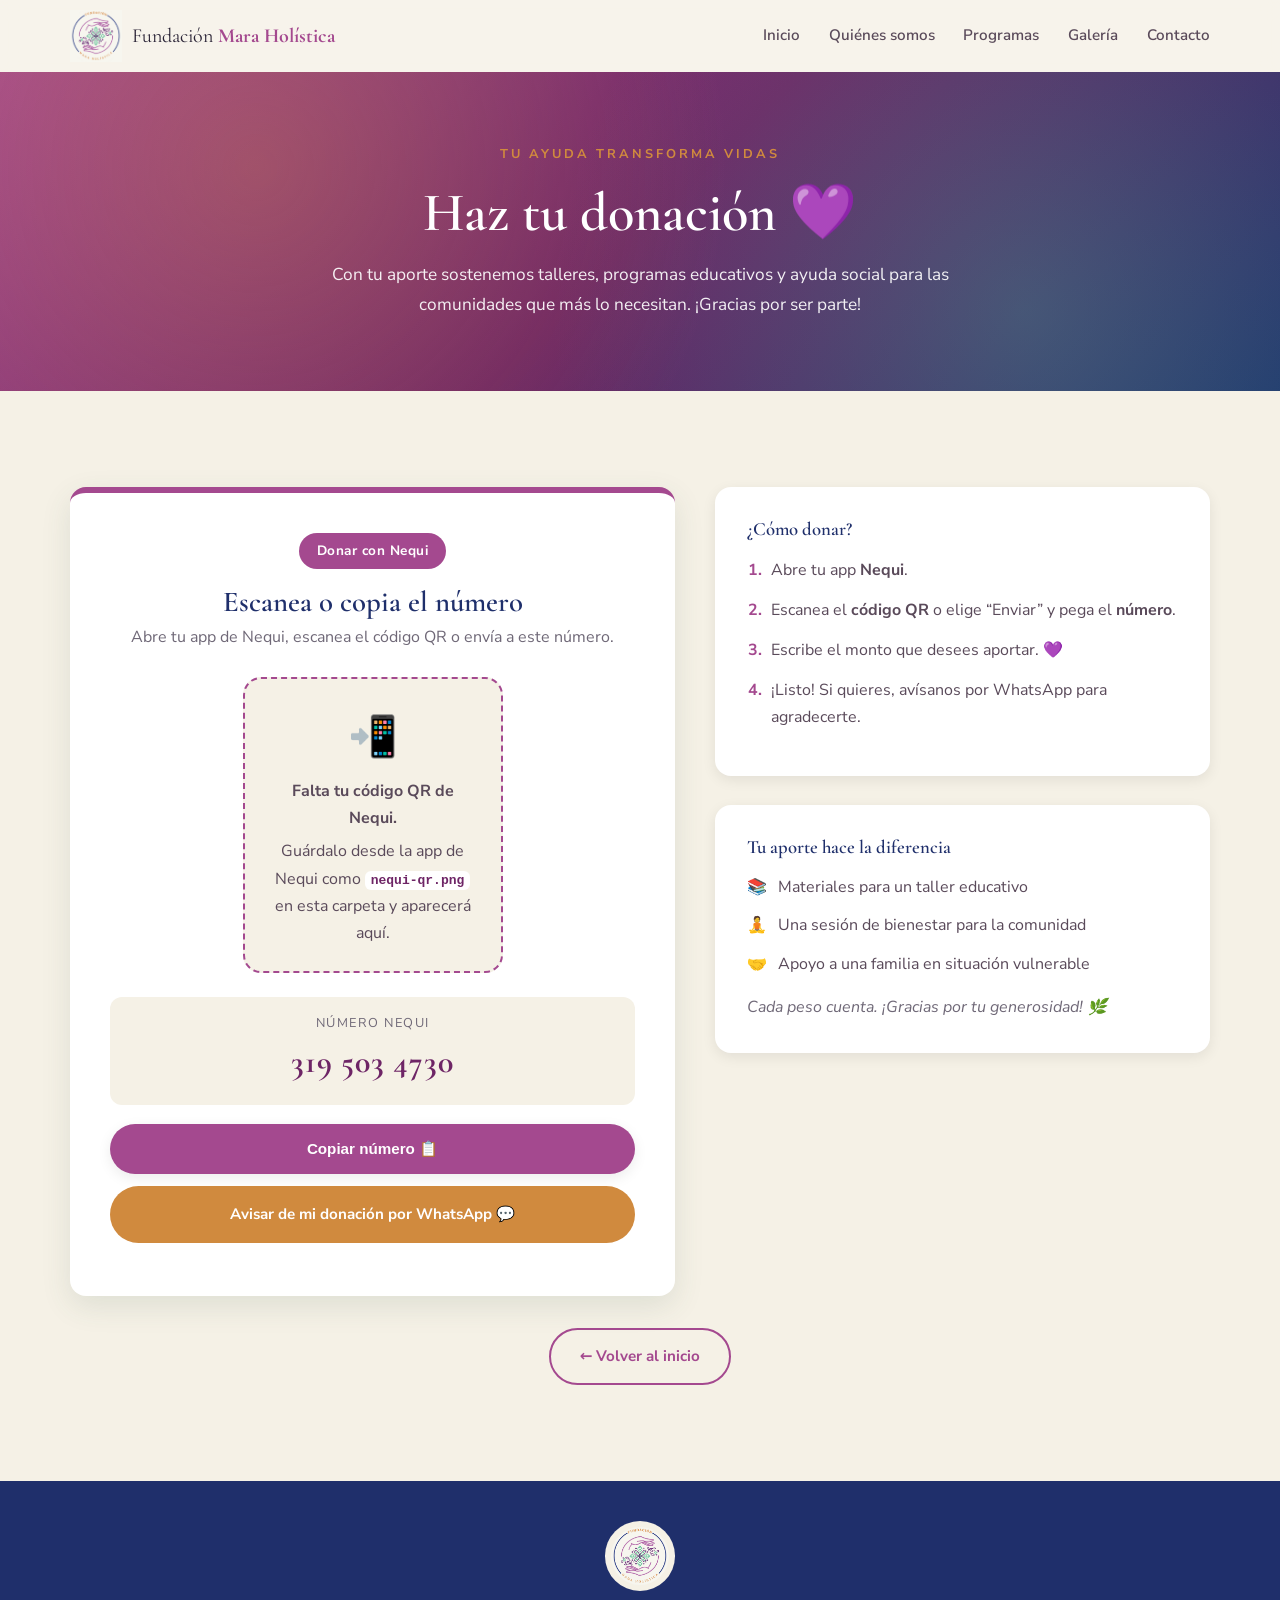
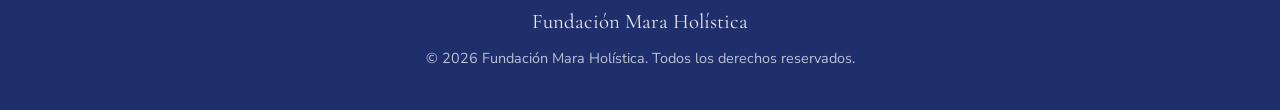
==== donaciones.html @ dd0f95c6 "Versión inicial: sitio web de Fundación Mara Holística - Página principal (one-page) con secciones: " ====
<!DOCTYPE html>
<html lang="es">
<head>
  <meta charset="UTF-8" />
  <meta name="viewport" content="width=device-width, initial-scale=1.0" />
  <meta name="description" content="Haz tu donación a la Fundación Mara Holística a través de Nequi. Tu aporte sostiene nuestros talleres y programas sociales." />
  <title>Donar — Fundación Mara Holística</title>
  <link rel="preconnect" href="https://fonts.googleapis.com" />
  <link rel="preconnect" href="https://fonts.gstatic.com" crossorigin />
  <link href="https://fonts.googleapis.com/css2?family=Cormorant+Garamond:wght@500;600;700&family=Nunito+Sans:wght@300;400;600;700&display=swap" rel="stylesheet" />
  <link rel="icon" type="image/png" href="logo.png" />
  <link rel="stylesheet" href="styles.css" />
</head>
<body>

  <!-- ===== NAVEGACIÓN ===== -->
  <header class="navbar scrolled" id="navbar">
    <div class="container nav-inner">
      <a href="index.html" class="brand">
        <img src="logo.png" alt="Fundación Mara Holística" class="brand-logo" />
        <span class="brand-text">Fundación <strong>Mara Holística</strong></span>
      </a>

      <button class="nav-toggle" id="navToggle" aria-label="Abrir menú" aria-expanded="false">
        <span></span><span></span><span></span>
      </button>

      <nav class="nav-links" id="navLinks">
        <a href="index.html#inicio">Inicio</a>
        <a href="index.html#nosotros">Quiénes somos</a>
        <a href="index.html#servicios">Programas</a>
        <a href="index.html#galeria">Galería</a>
        <a href="index.html#contacto">Contacto</a>
      </nav>
    </div>
  </header>

  <!-- ===== ENCABEZADO DE DONACIÓN ===== -->
  <section class="donate-hero">
    <div class="donate-hero-overlay"></div>
    <div class="container donate-hero-content">
      <p class="hero-eyebrow">Tu ayuda transforma vidas</p>
      <h1>Haz tu donación 💜</h1>
      <p class="donate-hero-sub">
        Con tu aporte sostenemos talleres, programas educativos y ayuda social
        para las comunidades que más lo necesitan. ¡Gracias por ser parte!
      </p>
    </div>
  </section>

  <!-- ===== CONTENIDO DE DONACIÓN ===== -->
  <section class="section">
    <div class="container donate-wrap">

      <!-- Tarjeta principal: Nequi -->
      <div class="donate-card">
        <div class="nequi-badge">Donar con Nequi</div>
        <h2>Escanea o copia el número</h2>
        <p class="donate-card-lead">Abre tu app de Nequi, escanea el código QR o envía a este número.</p>

        <div class="qr-zone">
          <!-- Reemplaza "nequi-qr.png" por la captura de TU código QR de Nequi.
               (En la app: Inicio → Recibir pagos / Mi QR → Compartir o Descargar) -->
          <img src="nequi-qr.png" alt="Código QR de Nequi - Fundación Mara Holística"
               class="qr-img"
               onerror="this.style.display='none'; document.getElementById('qrFallback').style.display='flex';" />

          <div class="qr-fallback" id="qrFallback" style="display:none;">
            <span class="qr-fallback-icon">📲</span>
            <p><strong>Falta tu código QR de Nequi.</strong></p>
            <p>Guárdalo desde la app de Nequi como <code>nequi-qr.png</code> en esta carpeta y aparecerá aquí.</p>
          </div>
        </div>

        <div class="nequi-number">
          <span class="nequi-number-label">Número Nequi</span>
          <span class="nequi-number-value">319 503 4730</span>
        </div>

        <button class="btn btn-primary btn-block" data-copy="3195034730">Copiar número 📋</button>

        <a class="btn btn-gold btn-block" href="https://wa.me/573195034730?text=%C2%A1Hola!%20Acabo%20de%20hacer%20una%20donaci%C3%B3n%20a%20la%20Fundaci%C3%B3n%20Mara%20Hol%C3%ADstica%20%F0%9F%92%9C"
           target="_blank" rel="noopener">Avisar de mi donación por WhatsApp 💬</a>
      </div>

      <!-- Tarjeta secundaria: pasos + impacto -->
      <div class="donate-side">
        <div class="steps-card">
          <h3>¿Cómo donar?</h3>
          <ol class="steps">
            <li>Abre tu app <strong>Nequi</strong>.</li>
            <li>Escanea el <strong>código QR</strong> o elige “Enviar” y pega el <strong>número</strong>.</li>
            <li>Escribe el monto que desees aportar. 💜</li>
            <li>¡Listo! Si quieres, avísanos por WhatsApp para agradecerte.</li>
          </ol>
        </div>

        <div class="impact-card">
          <h3>Tu aporte hace la diferencia</h3>
          <ul class="impact-list">
            <li><span>📚</span> Materiales para un taller educativo</li>
            <li><span>🧘</span> Una sesión de bienestar para la comunidad</li>
            <li><span>🤝</span> Apoyo a una familia en situación vulnerable</li>
          </ul>
          <p class="impact-note">Cada peso cuenta. ¡Gracias por tu generosidad! 🌿</p>
        </div>
      </div>

    </div>

    <div class="container donate-back">
      <a href="index.html" class="btn btn-ghost-dark">← Volver al inicio</a>
    </div>
  </section>

  <!-- ===== FOOTER ===== -->
  <footer class="footer">
    <div class="container footer-inner">
      <img src="logo.png" alt="Fundación Mara Holística" class="footer-logo" />
      <p class="footer-brand">Fundación Mara Holística</p>
      <p class="footer-copy">© <span id="year"></span> Fundación Mara Holística. Todos los derechos reservados.</p>
    </div>
  </footer>

  <script src="script.js"></script>
</body>
</html>
---- styles.css ----
/* =========================================================
   FUNDACIÓN MARA HOLÍSTICA — Hoja de estilos
   Colores provisionales (cámbialos por los de tu marca):
   --verde, --verde-osc, --dorado, --crema, --tierra
   ========================================================= */

:root {
  /* Paleta tomada del logo de Fundación Mara Holística */
  --morado:     #a4498f;   /* magenta de las manos y la flor (color principal) */
  --morado-osc: #6e2566;   /* morado profundo (hojas oscuras / acentos) */
  --menta:      #57c79a;   /* verde menta de las hojas */
  --menta-osc:  #3da77e;
  --azul:       #1f2f6b;   /* azul marino del círculo (texto / oscuro) */
  --dorado:     #d08a3e;   /* ocre dorado del texto del logo (acento) */
  --dorado-osc: #b4732e;
  --crema:      #f5f1e6;   /* fondo crema del logo */
  --tierra:     #5a4a5a;   /* texto cálido */
  --texto:      #2a2336;
  --gris:       #6f6877;
  --blanco:     #ffffff;

  /* Alias para no tener que renombrar todo el resto del CSS */
  --verde:      var(--morado);
  --verde-osc:  var(--azul);

  --radio:      16px;
  --sombra:     0 10px 30px rgba(58, 93, 71, 0.12);
  --sombra-sm:  0 4px 14px rgba(0, 0, 0, 0.08);
  --transicion: 0.3s ease;
  --max:        1140px;

  --serif: "Cormorant Garamond", Georgia, serif;
  --sans:  "Nunito Sans", system-ui, -apple-system, sans-serif;
}

/* ===== Reset básico ===== */
* { margin: 0; padding: 0; box-sizing: border-box; }
html { scroll-behavior: smooth; scroll-padding-top: 80px; }
body {
  font-family: var(--sans);
  color: var(--texto);
  background: var(--crema);
  line-height: 1.7;
  -webkit-font-smoothing: antialiased;
}
img { max-width: 100%; display: block; }
a { text-decoration: none; color: inherit; }
ul { list-style: none; }

.container { width: min(100% - 2.5rem, var(--max)); margin-inline: auto; }

/* ===== Tipografía de títulos ===== */
h1, h2, h3, h4 { font-family: var(--serif); line-height: 1.15; color: var(--verde-osc); font-weight: 600; }

/* ===== Botones ===== */
.btn {
  display: inline-block;
  padding: 0.85rem 1.8rem;
  border-radius: 999px;
  font-weight: 700;
  font-size: 0.95rem;
  cursor: pointer;
  border: 2px solid transparent;
  transition: transform var(--transicion), box-shadow var(--transicion), background var(--transicion);
}
.btn:hover { transform: translateY(-2px); }
.btn-primary { background: var(--verde); color: #fff; box-shadow: var(--sombra-sm); }
.btn-primary:hover { background: var(--verde-osc); }
.btn-ghost { background: transparent; color: #fff; border-color: rgba(255,255,255,0.7); }
.btn-ghost:hover { background: rgba(255,255,255,0.15); }
.btn-gold { background: var(--dorado); color: #fff; }
.btn-gold:hover { background: var(--dorado-osc); }
.btn-block { display: block; width: 100%; text-align: center; }

/* ===== Navbar ===== */
.navbar {
  position: fixed; top: 0; left: 0; right: 0; z-index: 1000;
  background: rgba(247, 244, 236, 0.85);
  backdrop-filter: blur(10px);
  transition: box-shadow var(--transicion), background var(--transicion);
}
.navbar.scrolled { box-shadow: var(--sombra-sm); background: rgba(247, 244, 236, 0.97); }
.nav-inner { display: flex; align-items: center; justify-content: space-between; height: 72px; }
.brand { display: flex; align-items: center; gap: 0.6rem; font-family: var(--serif); font-size: 1.25rem; }
.brand-mark { font-size: 1.5rem; }
.brand-text strong { color: var(--verde); }
.brand-logo { height: 52px; width: auto; }

/* Logo grande del hero */
.hero-logo {
  height: 150px; width: auto; margin: 0 auto 1.5rem;
  background: var(--crema);
  border-radius: 50%;
  padding: 8px;
  box-shadow: 0 10px 30px rgba(0,0,0,0.25);
}

/* Logo del footer */
.footer-logo {
  height: 70px; width: auto; margin: 0 auto 0.8rem;
  background: var(--crema);
  border-radius: 50%;
  padding: 6px;
}

.nav-links { display: flex; align-items: center; gap: 1.8rem; }
.nav-links a { font-weight: 600; font-size: 0.95rem; color: var(--tierra); transition: color var(--transicion); }
.nav-links a:hover { color: var(--verde); }
.nav-cta { background: var(--verde); color: #fff !important; padding: 0.55rem 1.3rem; border-radius: 999px; }
.nav-cta:hover { background: var(--verde-osc); }

.nav-toggle { display: none; flex-direction: column; gap: 5px; background: none; border: none; cursor: pointer; padding: 6px; }
.nav-toggle span { width: 26px; height: 3px; background: var(--verde-osc); border-radius: 2px; transition: var(--transicion); }

/* ===== Hero ===== */
.hero {
  position: relative;
  min-height: 100vh;
  display: flex; align-items: center;
  text-align: center;
  color: #fff;
  background: linear-gradient(135deg, #a4498f 0%, #6e2566 45%, #1f2f6b 100%);
  overflow: hidden;
}
.hero-overlay {
  position: absolute; inset: 0;
  background:
    radial-gradient(circle at 18% 28%, rgba(208,138,62,0.30), transparent 42%),
    radial-gradient(circle at 82% 72%, rgba(87,199,154,0.28), transparent 45%);
}
.hero-content { position: relative; z-index: 2; padding: 6rem 0; }
.hero-eyebrow { text-transform: uppercase; letter-spacing: 3px; font-size: 0.8rem; font-weight: 700; color: var(--dorado); margin-bottom: 1rem; }
.hero-title { font-size: clamp(2.4rem, 6vw, 4.2rem); color: #fff; margin-bottom: 1.3rem; }
.hero-subtitle { max-width: 640px; margin: 0 auto 2.2rem; font-size: 1.1rem; color: rgba(255,255,255,0.92); }
.hero-actions { display: flex; gap: 1rem; justify-content: center; flex-wrap: wrap; }
.scroll-cue { position: absolute; bottom: 1.5rem; left: 50%; transform: translateX(-50%); color: rgba(255,255,255,0.8); font-size: 1.8rem; z-index: 2; animation: bounce 2s infinite; }
@keyframes bounce { 0%,100% { transform: translate(-50%, 0); } 50% { transform: translate(-50%, 10px); } }

/* ===== Secciones ===== */
.section { padding: 6rem 0; }
.section-alt { background: #eef3ed; }
.section-head { text-align: center; max-width: 700px; margin: 0 auto 3.5rem; }
.kicker { text-transform: uppercase; letter-spacing: 2.5px; font-size: 0.8rem; font-weight: 700; color: var(--dorado-osc); }
.section-head h2 { font-size: clamp(2rem, 4vw, 2.9rem); margin: 0.6rem 0 1rem; }
.section-lead { color: var(--gris); font-size: 1.08rem; }

/* ===== Pilares (misión/visión/valores) ===== */
.pillars { display: grid; grid-template-columns: repeat(auto-fit, minmax(260px, 1fr)); gap: 1.8rem; margin-bottom: 4rem; }
.pillar { background: #fff; border-radius: var(--radio); padding: 2.2rem; text-align: center; box-shadow: var(--sombra); transition: transform var(--transicion); }
.pillar:hover { transform: translateY(-6px); }
.pillar-icon { font-size: 2.4rem; margin-bottom: 0.8rem; }
.pillar h3 { margin-bottom: 0.6rem; }
.pillar p { color: var(--gris); }

/* ===== Estadísticas ===== */
.stats { display: grid; grid-template-columns: repeat(auto-fit, minmax(150px, 1fr)); gap: 1.5rem; text-align: center; }
.stat-num { display: block; font-family: var(--serif); font-size: 2.8rem; font-weight: 700; color: var(--verde); }
.stat-label { color: var(--gris); font-size: 0.95rem; }

/* ===== Tarjetas de programas ===== */
.cards { display: grid; grid-template-columns: repeat(auto-fit, minmax(280px, 1fr)); gap: 1.8rem; }
.card { background: #fff; border-radius: var(--radio); padding: 2.2rem; box-shadow: var(--sombra-sm); border: 1px solid rgba(90,138,106,0.12); transition: transform var(--transicion), box-shadow var(--transicion); }
.card:hover { transform: translateY(-6px); box-shadow: var(--sombra); }
.card-icon { font-size: 2.2rem; margin-bottom: 0.9rem; }
.card:nth-child(3n+1) { border-top: 4px solid var(--morado); }
.card:nth-child(3n+2) { border-top: 4px solid var(--menta); }
.card:nth-child(3n+3) { border-top: 4px solid var(--dorado); }
.card h3 { margin-bottom: 0.5rem; font-size: 1.4rem; }
.card p { color: var(--gris); }

/* ===== Galería ===== */
.gallery { display: grid; grid-template-columns: repeat(auto-fit, minmax(220px, 1fr)); gap: 1rem; margin-bottom: 4rem; }
.gallery-item {
  aspect-ratio: 4 / 3;
  background: linear-gradient(135deg, #dfe9e0, #cdddd0);
  border-radius: var(--radio);
  display: flex; align-items: center; justify-content: center;
  color: var(--verde-osc); font-weight: 600; font-size: 1.05rem;
  transition: transform var(--transicion);
}
.gallery-item:hover { transform: scale(1.03); }

/* ===== Testimonios ===== */
.testimonials { display: grid; grid-template-columns: repeat(auto-fit, minmax(300px, 1fr)); gap: 1.8rem; }
.testimonial { background: #fff; border-left: 4px solid var(--dorado); border-radius: var(--radio); padding: 2rem; box-shadow: var(--sombra-sm); }
.testimonial blockquote { font-family: var(--serif); font-size: 1.25rem; color: var(--verde-osc); font-style: italic; margin-bottom: 0.8rem; }
.testimonial figcaption { color: var(--gris); font-weight: 600; }

/* ===== Contacto ===== */
.section-contact { background: #eef3ed; }
.contact-grid { display: grid; grid-template-columns: 1.2fr 1fr; gap: 2.5rem; align-items: start; }
.contact-form { background: #fff; padding: 2.2rem; border-radius: var(--radio); box-shadow: var(--sombra); }
.field { margin-bottom: 1.2rem; }
.field label { display: block; font-weight: 600; margin-bottom: 0.4rem; color: var(--tierra); }
.field input, .field textarea {
  width: 100%; padding: 0.8rem 1rem; border: 1.5px solid #d8d8d8;
  border-radius: 10px; font-family: var(--sans); font-size: 1rem; transition: border var(--transicion);
}
.field input:focus, .field textarea:focus { outline: none; border-color: var(--verde); }
.form-note { margin-top: 0.8rem; font-weight: 600; min-height: 1.2em; }
.form-note.ok { color: var(--verde); }
.form-note.err { color: #c0392b; }

.contact-info h3 { margin-bottom: 1rem; }
.contact-list { margin-bottom: 1.8rem; }
.contact-list li { display: flex; gap: 0.7rem; margin-bottom: 0.7rem; color: var(--tierra); }
.donate-box { background: #fff; border-radius: var(--radio); padding: 1.8rem; box-shadow: var(--sombra-sm); margin-bottom: 1.5rem; border: 1px dashed var(--dorado); }
.donate-box h4 { margin-bottom: 0.4rem; }
.donate-box p { color: var(--gris); margin-bottom: 1rem; }
.socials { display: flex; gap: 1rem; flex-wrap: wrap; }
.socials a { font-weight: 700; color: var(--verde); }
.socials a:hover { color: var(--verde-osc); }

/* ===== Footer ===== */
.footer { background: var(--verde-osc); color: rgba(255,255,255,0.9); padding: 2.5rem 0; }
.footer-inner { text-align: center; }
.footer-brand { font-family: var(--serif); font-size: 1.3rem; margin-bottom: 0.4rem; }
.footer-copy { font-size: 0.9rem; color: rgba(255,255,255,0.7); }

/* ===== Animación de aparición ===== */
.reveal { opacity: 0; transform: translateY(30px); transition: opacity 0.7s ease, transform 0.7s ease; }
.reveal.visible { opacity: 1; transform: none; }

/* ===== Botón fantasma sobre fondo claro ===== */
.btn-ghost-dark { background: transparent; color: var(--morado); border-color: var(--morado); }
.btn-ghost-dark:hover { background: var(--morado); color: #fff; }

/* Separador "o" del formulario */
.form-or { text-align: center; color: var(--gris); margin: 0.6rem 0; font-size: 0.9rem; }

/* =========================================================
   PÁGINA DE DONACIONES
   ========================================================= */
.donate-hero {
  position: relative;
  margin-top: 72px;            /* deja espacio bajo la navbar fija */
  padding: 4.5rem 0;
  text-align: center;
  color: #fff;
  background: linear-gradient(135deg, #a4498f 0%, #6e2566 50%, #1f2f6b 100%);
  overflow: hidden;
}
.donate-hero-overlay {
  position: absolute; inset: 0;
  background:
    radial-gradient(circle at 20% 30%, rgba(208,138,62,0.30), transparent 45%),
    radial-gradient(circle at 80% 75%, rgba(87,199,154,0.28), transparent 45%);
}
.donate-hero-content { position: relative; z-index: 2; }
.donate-hero h1 { color: #fff; font-size: clamp(2.2rem, 5vw, 3.4rem); margin: 0.5rem 0 1rem; }
.donate-hero-sub { max-width: 620px; margin: 0 auto; color: rgba(255,255,255,0.92); font-size: 1.08rem; }

.donate-wrap {
  display: grid;
  grid-template-columns: 1.1fr 0.9fr;
  gap: 2.5rem;
  align-items: start;
}

/* Tarjeta principal Nequi */
.donate-card {
  background: #fff;
  border-radius: var(--radio);
  padding: 2.5rem;
  box-shadow: var(--sombra);
  text-align: center;
  border-top: 6px solid var(--morado);
}
.nequi-badge {
  display: inline-block;
  background: var(--morado);
  color: #fff;
  font-weight: 700;
  font-size: 0.85rem;
  letter-spacing: 0.5px;
  padding: 0.4rem 1.1rem;
  border-radius: 999px;
  margin-bottom: 1rem;
}
.donate-card h2 { font-size: 1.8rem; margin-bottom: 0.4rem; }
.donate-card-lead { color: var(--gris); margin-bottom: 1.6rem; }

.qr-zone { display: flex; justify-content: center; margin-bottom: 1.5rem; }
.qr-img {
  width: 240px; height: 240px; object-fit: contain;
  border: 6px solid var(--crema);
  border-radius: 18px;
  box-shadow: var(--sombra-sm);
}
.qr-fallback {
  width: 260px; min-height: 240px;
  display: flex; flex-direction: column; align-items: center; justify-content: center;
  text-align: center; gap: 0.4rem;
  border: 2px dashed var(--morado);
  border-radius: 18px;
  padding: 1.5rem;
  background: var(--crema);
  color: var(--tierra);
}
.qr-fallback-icon { font-size: 2.5rem; }
.qr-fallback code { background: #fff; padding: 2px 6px; border-radius: 6px; color: var(--morado-osc); font-weight: 700; }

.nequi-number {
  background: var(--crema);
  border-radius: 12px;
  padding: 1rem;
  margin-bottom: 1.2rem;
}
.nequi-number-label { display: block; font-size: 0.8rem; text-transform: uppercase; letter-spacing: 1.5px; color: var(--gris); }
.nequi-number-value { display: block; font-family: var(--serif); font-size: 2rem; font-weight: 700; color: var(--morado-osc); letter-spacing: 1px; }

.donate-card .btn { margin-bottom: 0.8rem; }
.btn.copied { background: var(--menta-osc) !important; }

/* Columna lateral */
.steps-card, .impact-card {
  background: #fff;
  border-radius: var(--radio);
  padding: 2rem;
  box-shadow: var(--sombra-sm);
  margin-bottom: 1.8rem;
}
.steps-card h3, .impact-card h3 { margin-bottom: 1rem; }
.steps { padding-left: 1.2rem; color: var(--tierra); }
.steps li { margin-bottom: 0.8rem; padding-left: 0.3rem; }
.steps li::marker { color: var(--morado); font-weight: 700; }

.impact-list { margin-bottom: 1rem; }
.impact-list li { display: flex; gap: 0.7rem; align-items: center; margin-bottom: 0.7rem; color: var(--tierra); }
.impact-note { color: var(--gris); font-style: italic; }

.donate-back { text-align: center; margin-top: 2rem; }

/* ===== Responsive ===== */
@media (max-width: 860px) {
  .contact-grid { grid-template-columns: 1fr; }
  .donate-wrap { grid-template-columns: 1fr; }
}
@media (max-width: 720px) {
  .nav-toggle { display: flex; }
  .nav-links {
    position: fixed; top: 72px; right: 0;
    flex-direction: column; align-items: flex-start;
    background: var(--crema); width: 240px; height: calc(100vh - 72px);
    padding: 2rem 1.6rem; gap: 1.4rem;
    transform: translateX(100%); transition: transform var(--transicion);
    box-shadow: -10px 0 30px rgba(0,0,0,0.1);
  }
  .nav-links.open { transform: translateX(0); }
  .nav-toggle.open span:nth-child(1) { transform: translateY(8px) rotate(45deg); }
  .nav-toggle.open span:nth-child(2) { opacity: 0; }
  .nav-toggle.open span:nth-child(3) { transform: translateY(-8px) rotate(-45deg); }
}
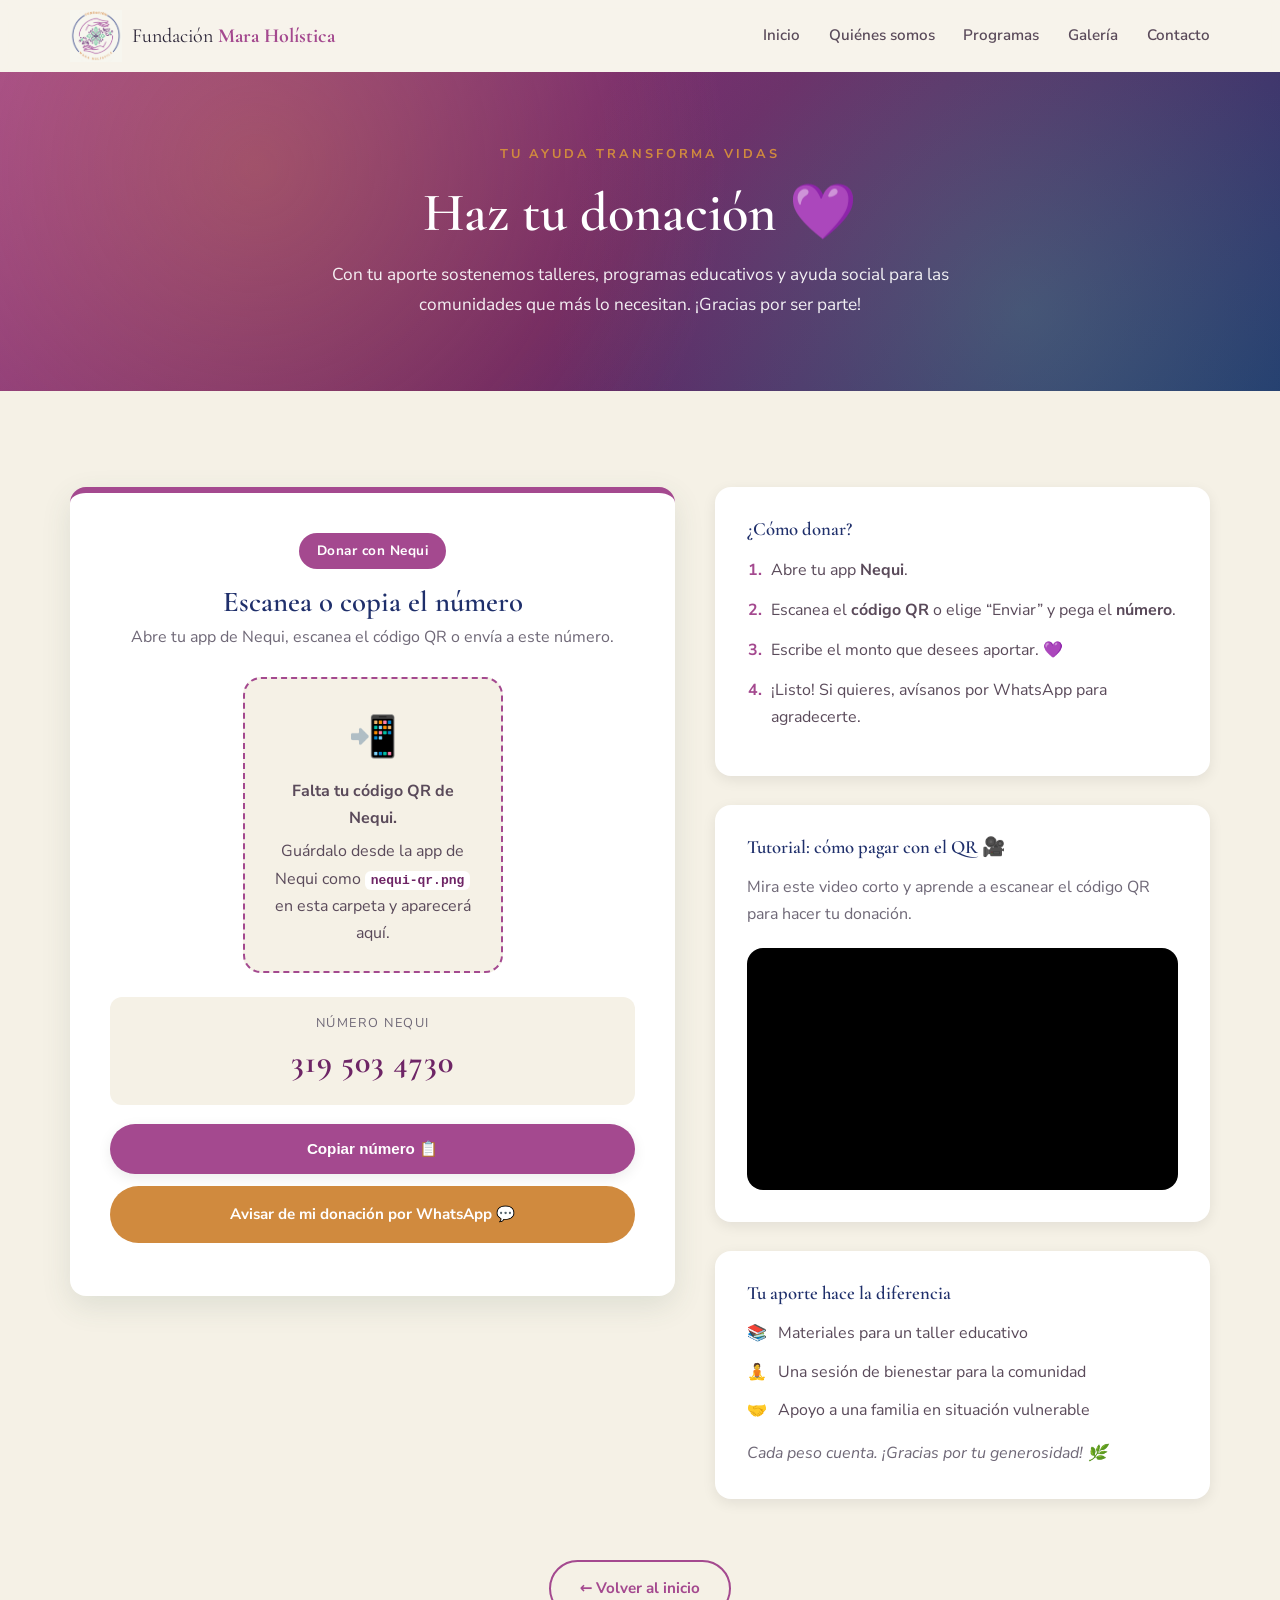
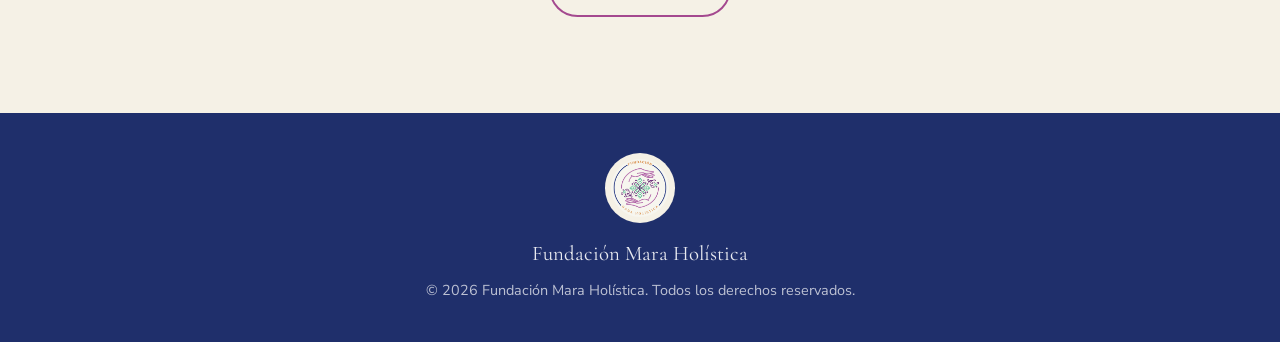
==== commit 79eef823: "Añadir video tutorial de pago con QR en donaciones Inserta un embed responsivo (16:9, youtube-nocook" ====
--- a/donaciones.html
+++ b/donaciones.html
@@ -13,7 +13,6 @@
 </head>
 <body>
 
-  <!-- ===== NAVEGACIÓN ===== -->
   <header class="navbar scrolled" id="navbar">
     <div class="container nav-inner">
       <a href="index.html" class="brand">
@@ -35,7 +34,6 @@
     </div>
   </header>
 
-  <!-- ===== ENCABEZADO DE DONACIÓN ===== -->
   <section class="donate-hero">
     <div class="donate-hero-overlay"></div>
     <div class="container donate-hero-content">
@@ -48,19 +46,17 @@
     </div>
   </section>
 
-  <!-- ===== CONTENIDO DE DONACIÓN ===== -->
   <section class="section">
     <div class="container donate-wrap">
 
-      <!-- Tarjeta principal: Nequi -->
       <div class="donate-card">
         <div class="nequi-badge">Donar con Nequi</div>
         <h2>Escanea o copia el número</h2>
         <p class="donate-card-lead">Abre tu app de Nequi, escanea el código QR o envía a este número.</p>
 
         <div class="qr-zone">
-          <!-- Reemplaza "nequi-qr.png" por la captura de TU código QR de Nequi.
-               (En la app: Inicio → Recibir pagos / Mi QR → Compartir o Descargar) -->
+          <!-- Reemplaza nequi-qr.png por la imagen de tu QR de Nequi
+               (en la app: Inicio → Recibir pagos / Mi QR → Compartir o Descargar) -->
           <img src="nequi-qr.png" alt="Código QR de Nequi - Fundación Mara Holística"
                class="qr-img"
                onerror="this.style.display='none'; document.getElementById('qrFallback').style.display='flex';" />
@@ -83,7 +79,6 @@
            target="_blank" rel="noopener">Avisar de mi donación por WhatsApp 💬</a>
       </div>
 
-      <!-- Tarjeta secundaria: pasos + impacto -->
       <div class="donate-side">
         <div class="steps-card">
           <h3>¿Cómo donar?</h3>
@@ -93,6 +88,20 @@
             <li>Escribe el monto que desees aportar. 💜</li>
             <li>¡Listo! Si quieres, avísanos por WhatsApp para agradecerte.</li>
           </ol>
+        </div>
+
+        <div class="video-card">
+          <h3>Tutorial: cómo pagar con el QR 🎥</h3>
+          <p class="video-card-lead">Mira este video corto y aprende a escanear el código QR para hacer tu donación.</p>
+          <div class="video-embed">
+            <iframe
+              src="https://www.youtube-nocookie.com/embed/ldMjOCVxCxc"
+              title="Tutorial: cómo pagar con el código QR — Fundación Mara Holística"
+              loading="lazy"
+              allow="accelerometer; autoplay; clipboard-write; encrypted-media; gyroscope; picture-in-picture; web-share"
+              referrerpolicy="strict-origin-when-cross-origin"
+              allowfullscreen></iframe>
+          </div>
         </div>
 
         <div class="impact-card">
@@ -113,7 +122,6 @@
     </div>
   </section>
 
-  <!-- ===== FOOTER ===== -->
   <footer class="footer">
     <div class="container footer-inner">
       <img src="logo.png" alt="Fundación Mara Holística" class="footer-logo" />
--- a/styles.css
+++ b/styles.css
@@ -1,25 +1,19 @@
-/* =========================================================
-   FUNDACIÓN MARA HOLÍSTICA — Hoja de estilos
-   Colores provisionales (cámbialos por los de tu marca):
-   --verde, --verde-osc, --dorado, --crema, --tierra
-   ========================================================= */
+/* Fundación Mara Holística — Estilos. Paleta basada en el logo de la marca. */
 
 :root {
-  /* Paleta tomada del logo de Fundación Mara Holística */
-  --morado:     #a4498f;   /* magenta de las manos y la flor (color principal) */
-  --morado-osc: #6e2566;   /* morado profundo (hojas oscuras / acentos) */
-  --menta:      #57c79a;   /* verde menta de las hojas */
+  --morado:     #a4498f;
+  --morado-osc: #6e2566;
+  --menta:      #57c79a;
   --menta-osc:  #3da77e;
-  --azul:       #1f2f6b;   /* azul marino del círculo (texto / oscuro) */
-  --dorado:     #d08a3e;   /* ocre dorado del texto del logo (acento) */
+  --azul:       #1f2f6b;
+  --dorado:     #d08a3e;
   --dorado-osc: #b4732e;
-  --crema:      #f5f1e6;   /* fondo crema del logo */
-  --tierra:     #5a4a5a;   /* texto cálido */
+  --crema:      #f5f1e6;
+  --tierra:     #5a4a5a;
   --texto:      #2a2336;
   --gris:       #6f6877;
-  --blanco:     #ffffff;
-
-  /* Alias para no tener que renombrar todo el resto del CSS */
+
+  /* Alias usados por el resto de la hoja */
   --verde:      var(--morado);
   --verde-osc:  var(--azul);
 
@@ -33,7 +27,7 @@
   --sans:  "Nunito Sans", system-ui, -apple-system, sans-serif;
 }
 
-/* ===== Reset básico ===== */
+/* ===== Base ===== */
 * { margin: 0; padding: 0; box-sizing: border-box; }
 html { scroll-behavior: smooth; scroll-padding-top: 80px; }
 body {
@@ -48,8 +42,6 @@
 ul { list-style: none; }
 
 .container { width: min(100% - 2.5rem, var(--max)); margin-inline: auto; }
-
-/* ===== Tipografía de títulos ===== */
 h1, h2, h3, h4 { font-family: var(--serif); line-height: 1.15; color: var(--verde-osc); font-weight: 600; }
 
 /* ===== Botones ===== */
@@ -68,6 +60,8 @@
 .btn-primary:hover { background: var(--verde-osc); }
 .btn-ghost { background: transparent; color: #fff; border-color: rgba(255,255,255,0.7); }
 .btn-ghost:hover { background: rgba(255,255,255,0.15); }
+.btn-ghost-dark { background: transparent; color: var(--morado); border-color: var(--morado); }
+.btn-ghost-dark:hover { background: var(--morado); color: #fff; }
 .btn-gold { background: var(--dorado); color: #fff; }
 .btn-gold:hover { background: var(--dorado-osc); }
 .btn-block { display: block; width: 100%; text-align: center; }
@@ -82,26 +76,8 @@
 .navbar.scrolled { box-shadow: var(--sombra-sm); background: rgba(247, 244, 236, 0.97); }
 .nav-inner { display: flex; align-items: center; justify-content: space-between; height: 72px; }
 .brand { display: flex; align-items: center; gap: 0.6rem; font-family: var(--serif); font-size: 1.25rem; }
-.brand-mark { font-size: 1.5rem; }
 .brand-text strong { color: var(--verde); }
 .brand-logo { height: 52px; width: auto; }
-
-/* Logo grande del hero */
-.hero-logo {
-  height: 150px; width: auto; margin: 0 auto 1.5rem;
-  background: var(--crema);
-  border-radius: 50%;
-  padding: 8px;
-  box-shadow: 0 10px 30px rgba(0,0,0,0.25);
-}
-
-/* Logo del footer */
-.footer-logo {
-  height: 70px; width: auto; margin: 0 auto 0.8rem;
-  background: var(--crema);
-  border-radius: 50%;
-  padding: 6px;
-}
 
 .nav-links { display: flex; align-items: center; gap: 1.8rem; }
 .nav-links a { font-weight: 600; font-size: 0.95rem; color: var(--tierra); transition: color var(--transicion); }
@@ -129,6 +105,11 @@
     radial-gradient(circle at 82% 72%, rgba(87,199,154,0.28), transparent 45%);
 }
 .hero-content { position: relative; z-index: 2; padding: 6rem 0; }
+.hero-logo {
+  height: 150px; width: auto; margin: 0 auto 1.5rem;
+  background: var(--crema); border-radius: 50%; padding: 8px;
+  box-shadow: 0 10px 30px rgba(0,0,0,0.25);
+}
 .hero-eyebrow { text-transform: uppercase; letter-spacing: 3px; font-size: 0.8rem; font-weight: 700; color: var(--dorado); margin-bottom: 1rem; }
 .hero-title { font-size: clamp(2.4rem, 6vw, 4.2rem); color: #fff; margin-bottom: 1.3rem; }
 .hero-subtitle { max-width: 640px; margin: 0 auto 2.2rem; font-size: 1.1rem; color: rgba(255,255,255,0.92); }
@@ -144,7 +125,7 @@
 .section-head h2 { font-size: clamp(2rem, 4vw, 2.9rem); margin: 0.6rem 0 1rem; }
 .section-lead { color: var(--gris); font-size: 1.08rem; }
 
-/* ===== Pilares (misión/visión/valores) ===== */
+/* ===== Pilares (misión / visión / valores) ===== */
 .pillars { display: grid; grid-template-columns: repeat(auto-fit, minmax(260px, 1fr)); gap: 1.8rem; margin-bottom: 4rem; }
 .pillar { background: #fff; border-radius: var(--radio); padding: 2.2rem; text-align: center; box-shadow: var(--sombra); transition: transform var(--transicion); }
 .pillar:hover { transform: translateY(-6px); }
@@ -197,6 +178,7 @@
   border-radius: 10px; font-family: var(--sans); font-size: 1rem; transition: border var(--transicion);
 }
 .field input:focus, .field textarea:focus { outline: none; border-color: var(--verde); }
+.form-or { text-align: center; color: var(--gris); margin: 0.6rem 0; font-size: 0.9rem; }
 .form-note { margin-top: 0.8rem; font-weight: 600; min-height: 1.2em; }
 .form-note.ok { color: var(--verde); }
 .form-note.err { color: #c0392b; }
@@ -204,6 +186,12 @@
 .contact-info h3 { margin-bottom: 1rem; }
 .contact-list { margin-bottom: 1.8rem; }
 .contact-list li { display: flex; gap: 0.7rem; margin-bottom: 0.7rem; color: var(--tierra); }
+.contact-map { margin-bottom: 1.5rem; }
+.map-title { margin-bottom: 0.6rem; }
+.map-frame { position: relative; overflow: hidden; border-radius: var(--radio); box-shadow: var(--sombra-sm); aspect-ratio: 16 / 10; }
+.map-frame iframe { position: absolute; inset: 0; width: 100%; height: 100%; border: 0; display: block; filter: saturate(1.05); }
+.map-link { display: inline-flex; align-items: center; gap: 0.35rem; margin-top: 0.7rem; font-weight: 700; color: var(--verde); transition: gap var(--transicion), color var(--transicion); }
+.map-link:hover { color: var(--verde-osc); gap: 0.6rem; }
 .donate-box { background: #fff; border-radius: var(--radio); padding: 1.8rem; box-shadow: var(--sombra-sm); margin-bottom: 1.5rem; border: 1px dashed var(--dorado); }
 .donate-box h4 { margin-bottom: 0.4rem; }
 .donate-box p { color: var(--gris); margin-bottom: 1rem; }
@@ -214,6 +202,7 @@
 /* ===== Footer ===== */
 .footer { background: var(--verde-osc); color: rgba(255,255,255,0.9); padding: 2.5rem 0; }
 .footer-inner { text-align: center; }
+.footer-logo { height: 70px; width: auto; margin: 0 auto 0.8rem; background: var(--crema); border-radius: 50%; padding: 6px; }
 .footer-brand { font-family: var(--serif); font-size: 1.3rem; margin-bottom: 0.4rem; }
 .footer-copy { font-size: 0.9rem; color: rgba(255,255,255,0.7); }
 
@@ -221,19 +210,10 @@
 .reveal { opacity: 0; transform: translateY(30px); transition: opacity 0.7s ease, transform 0.7s ease; }
 .reveal.visible { opacity: 1; transform: none; }
 
-/* ===== Botón fantasma sobre fondo claro ===== */
-.btn-ghost-dark { background: transparent; color: var(--morado); border-color: var(--morado); }
-.btn-ghost-dark:hover { background: var(--morado); color: #fff; }
-
-/* Separador "o" del formulario */
-.form-or { text-align: center; color: var(--gris); margin: 0.6rem 0; font-size: 0.9rem; }
-
-/* =========================================================
-   PÁGINA DE DONACIONES
-   ========================================================= */
+/* ===== Página de donaciones ===== */
 .donate-hero {
   position: relative;
-  margin-top: 72px;            /* deja espacio bajo la navbar fija */
+  margin-top: 72px;
   padding: 4.5rem 0;
   text-align: center;
   color: #fff;
@@ -250,14 +230,8 @@
 .donate-hero h1 { color: #fff; font-size: clamp(2.2rem, 5vw, 3.4rem); margin: 0.5rem 0 1rem; }
 .donate-hero-sub { max-width: 620px; margin: 0 auto; color: rgba(255,255,255,0.92); font-size: 1.08rem; }
 
-.donate-wrap {
-  display: grid;
-  grid-template-columns: 1.1fr 0.9fr;
-  gap: 2.5rem;
-  align-items: start;
-}
-
-/* Tarjeta principal Nequi */
+.donate-wrap { display: grid; grid-template-columns: 1.1fr 0.9fr; gap: 2.5rem; align-items: start; }
+
 .donate-card {
   background: #fff;
   border-radius: var(--radio);
@@ -300,27 +274,38 @@
 .qr-fallback-icon { font-size: 2.5rem; }
 .qr-fallback code { background: #fff; padding: 2px 6px; border-radius: 6px; color: var(--morado-osc); font-weight: 700; }
 
-.nequi-number {
-  background: var(--crema);
-  border-radius: 12px;
-  padding: 1rem;
-  margin-bottom: 1.2rem;
-}
+.nequi-number { background: var(--crema); border-radius: 12px; padding: 1rem; margin-bottom: 1.2rem; }
 .nequi-number-label { display: block; font-size: 0.8rem; text-transform: uppercase; letter-spacing: 1.5px; color: var(--gris); }
 .nequi-number-value { display: block; font-family: var(--serif); font-size: 2rem; font-weight: 700; color: var(--morado-osc); letter-spacing: 1px; }
 
 .donate-card .btn { margin-bottom: 0.8rem; }
 .btn.copied { background: var(--menta-osc) !important; }
 
-/* Columna lateral */
-.steps-card, .impact-card {
+.steps-card, .impact-card, .video-card {
   background: #fff;
   border-radius: var(--radio);
   padding: 2rem;
   box-shadow: var(--sombra-sm);
   margin-bottom: 1.8rem;
 }
-.steps-card h3, .impact-card h3 { margin-bottom: 1rem; }
+.steps-card h3, .impact-card h3, .video-card h3 { margin-bottom: 1rem; }
+
+.video-card-lead { color: var(--gris); margin-bottom: 1.2rem; }
+.video-embed {
+  position: relative;
+  width: 100%;
+  aspect-ratio: 16 / 9;
+  border-radius: var(--radio);
+  overflow: hidden;
+  background: #000;
+}
+.video-embed iframe {
+  position: absolute;
+  inset: 0;
+  width: 100%;
+  height: 100%;
+  border: 0;
+}
 .steps { padding-left: 1.2rem; color: var(--tierra); }
 .steps li { margin-bottom: 0.8rem; padding-left: 0.3rem; }
 .steps li::marker { color: var(--morado); font-weight: 700; }
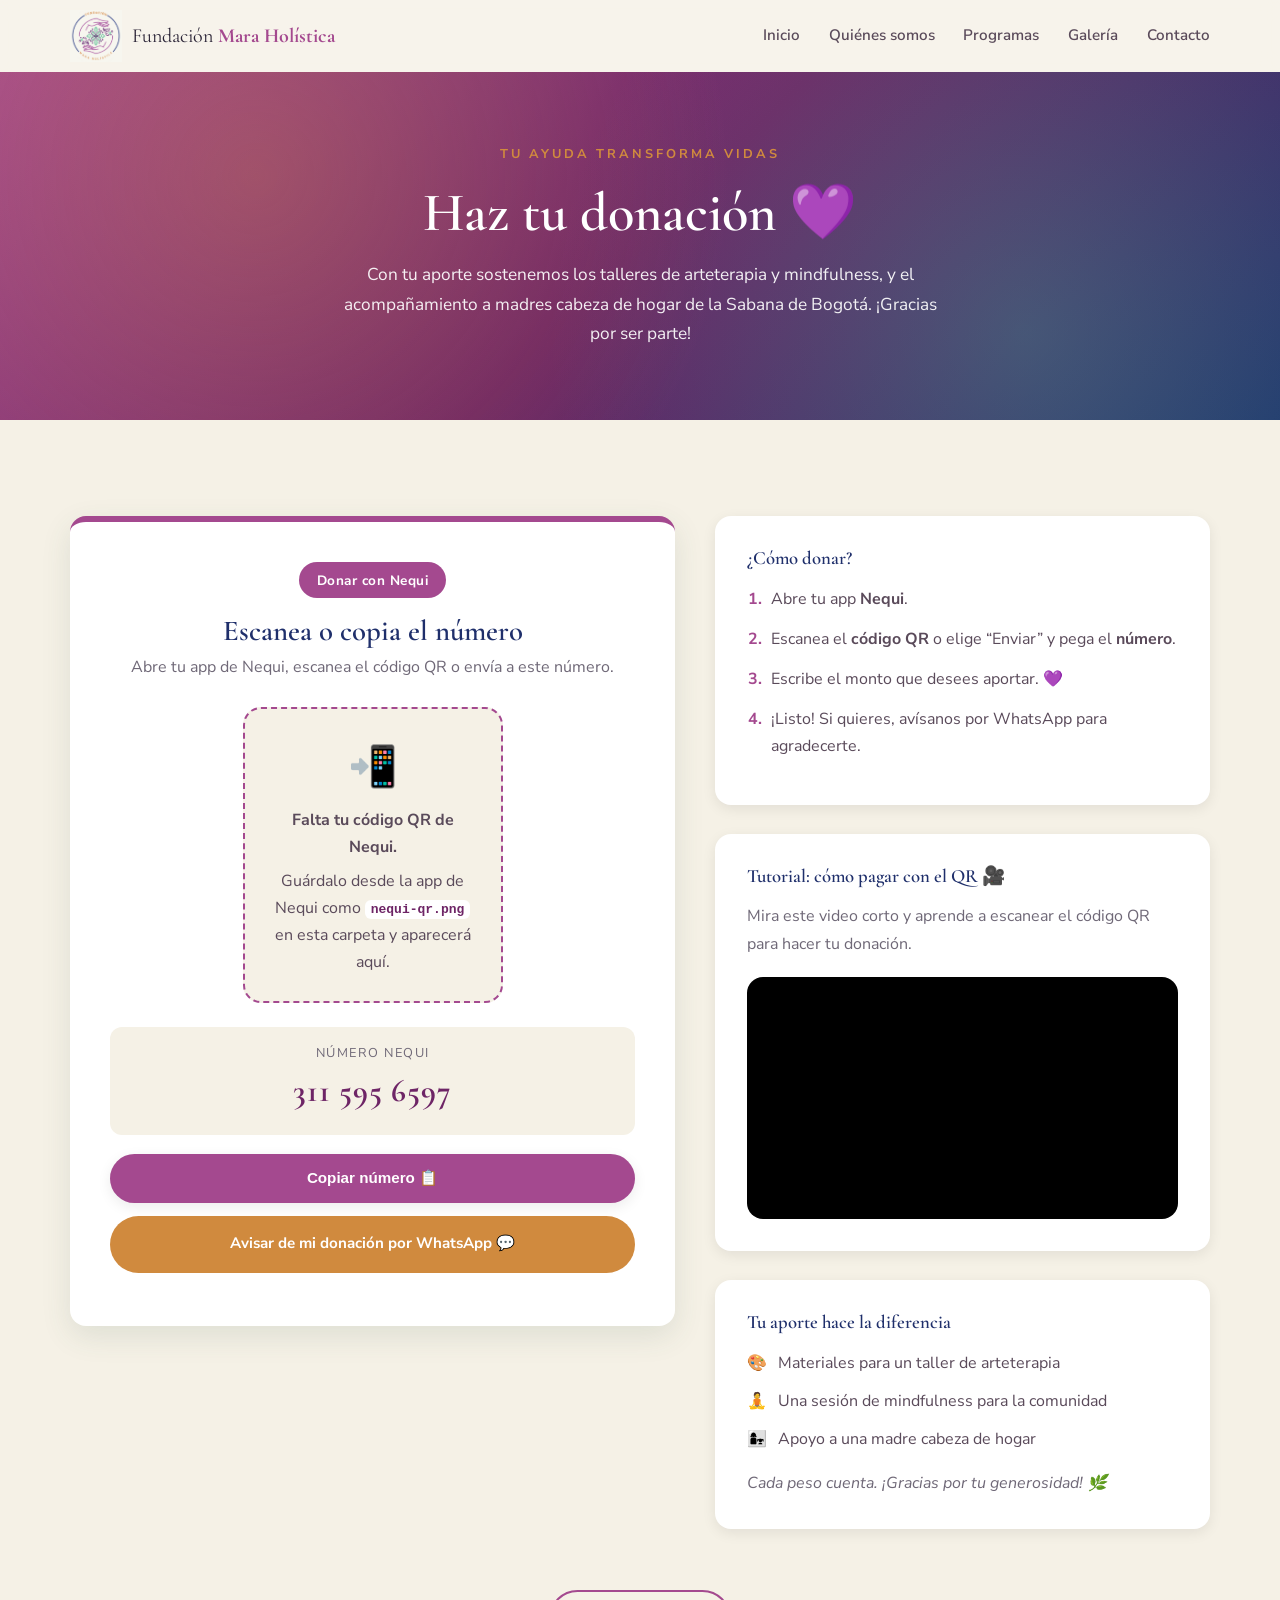
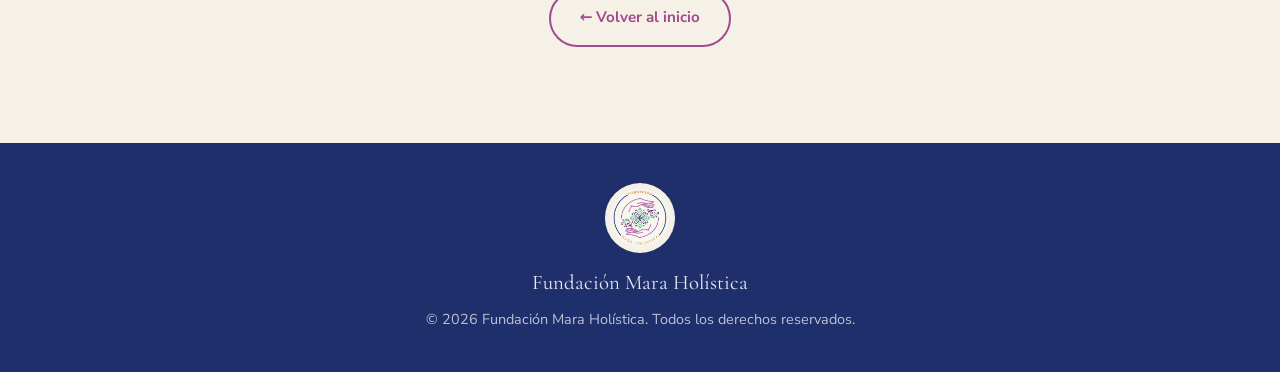
==== commit ac18f97e: "Actualizar misión/visión oficiales y unificar datos de contacto - Integrar misión y visión oficiales" ====
--- a/donaciones.html
+++ b/donaciones.html
@@ -1,16 +1,21 @@
 <!DOCTYPE html>
 <html lang="es">
+
 <head>
   <meta charset="UTF-8" />
   <meta name="viewport" content="width=device-width, initial-scale=1.0" />
-  <meta name="description" content="Haz tu donación a la Fundación Mara Holística a través de Nequi. Tu aporte sostiene nuestros talleres y programas sociales." />
+  <meta name="description"
+    content="Haz tu donación a la Fundación Mara Holística a través de Nequi. Tu aporte sostiene nuestros talleres y programas sociales." />
   <title>Donar — Fundación Mara Holística</title>
   <link rel="preconnect" href="https://fonts.googleapis.com" />
   <link rel="preconnect" href="https://fonts.gstatic.com" crossorigin />
-  <link href="https://fonts.googleapis.com/css2?family=Cormorant+Garamond:wght@500;600;700&family=Nunito+Sans:wght@300;400;600;700&display=swap" rel="stylesheet" />
+  <link
+    href="https://fonts.googleapis.com/css2?family=Cormorant+Garamond:wght@500;600;700&family=Nunito+Sans:wght@300;400;600;700&display=swap"
+    rel="stylesheet" />
   <link rel="icon" type="image/png" href="logo.png" />
   <link rel="stylesheet" href="styles.css" />
 </head>
+
 <body>
 
   <header class="navbar scrolled" id="navbar">
@@ -40,8 +45,8 @@
       <p class="hero-eyebrow">Tu ayuda transforma vidas</p>
       <h1>Haz tu donación 💜</h1>
       <p class="donate-hero-sub">
-        Con tu aporte sostenemos talleres, programas educativos y ayuda social
-        para las comunidades que más lo necesitan. ¡Gracias por ser parte!
+        Con tu aporte sostenemos los talleres de arteterapia y mindfulness, y el acompañamiento
+        a madres cabeza de hogar de la Sabana de Bogotá. ¡Gracias por ser parte!
       </p>
     </div>
   </section>
@@ -57,9 +62,8 @@
         <div class="qr-zone">
           <!-- Reemplaza nequi-qr.png por la imagen de tu QR de Nequi
                (en la app: Inicio → Recibir pagos / Mi QR → Compartir o Descargar) -->
-          <img src="nequi-qr.png" alt="Código QR de Nequi - Fundación Mara Holística"
-               class="qr-img"
-               onerror="this.style.display='none'; document.getElementById('qrFallback').style.display='flex';" />
+          <img src="nequi-qr.png" alt="Código QR de Nequi - Fundación Mara Holística" class="qr-img"
+            onerror="this.style.display='none'; document.getElementById('qrFallback').style.display='flex';" />
 
           <div class="qr-fallback" id="qrFallback" style="display:none;">
             <span class="qr-fallback-icon">📲</span>
@@ -70,13 +74,14 @@
 
         <div class="nequi-number">
           <span class="nequi-number-label">Número Nequi</span>
-          <span class="nequi-number-value">319 503 4730</span>
+          <span class="nequi-number-value">311 595 6597</span>
         </div>
 
-        <button class="btn btn-primary btn-block" data-copy="3195034730">Copiar número 📋</button>
+        <button class="btn btn-primary btn-block" data-copy="3115956597">Copiar número 📋</button>
 
-        <a class="btn btn-gold btn-block" href="https://wa.me/573195034730?text=%C2%A1Hola!%20Acabo%20de%20hacer%20una%20donaci%C3%B3n%20a%20la%20Fundaci%C3%B3n%20Mara%20Hol%C3%ADstica%20%F0%9F%92%9C"
-           target="_blank" rel="noopener">Avisar de mi donación por WhatsApp 💬</a>
+        <a class="btn btn-gold btn-block"
+          href="https://wa.me/573115956597?text=%C2%A1Hola!%20Acabo%20de%20hacer%20una%20donaci%C3%B3n%20a%20la%20Fundaci%C3%B3n%20Mara%20Hol%C3%ADstica%20%F0%9F%92%9C"
+          target="_blank" rel="noopener">Avisar de mi donación por WhatsApp 💬</a>
       </div>
 
       <div class="donate-side">
@@ -94,22 +99,19 @@
           <h3>Tutorial: cómo pagar con el QR 🎥</h3>
           <p class="video-card-lead">Mira este video corto y aprende a escanear el código QR para hacer tu donación.</p>
           <div class="video-embed">
-            <iframe
-              src="https://www.youtube-nocookie.com/embed/ldMjOCVxCxc"
-              title="Tutorial: cómo pagar con el código QR — Fundación Mara Holística"
-              loading="lazy"
+            <iframe src="https://www.youtube-nocookie.com/embed/ldMjOCVxCxc"
+              title="Tutorial: cómo pagar con el código QR — Fundación Mara Holística" loading="lazy"
               allow="accelerometer; autoplay; clipboard-write; encrypted-media; gyroscope; picture-in-picture; web-share"
-              referrerpolicy="strict-origin-when-cross-origin"
-              allowfullscreen></iframe>
+              referrerpolicy="strict-origin-when-cross-origin" allowfullscreen></iframe>
           </div>
         </div>
 
         <div class="impact-card">
           <h3>Tu aporte hace la diferencia</h3>
           <ul class="impact-list">
-            <li><span>📚</span> Materiales para un taller educativo</li>
-            <li><span>🧘</span> Una sesión de bienestar para la comunidad</li>
-            <li><span>🤝</span> Apoyo a una familia en situación vulnerable</li>
+            <li><span>🎨</span> Materiales para un taller de arteterapia</li>
+            <li><span>🧘</span> Una sesión de mindfulness para la comunidad</li>
+            <li><span>👩‍👧</span> Apoyo a una madre cabeza de hogar</li>
           </ul>
           <p class="impact-note">Cada peso cuenta. ¡Gracias por tu generosidad! 🌿</p>
         </div>
@@ -132,4 +134,5 @@
 
   <script src="script.js"></script>
 </body>
-</html>
+
+</html>
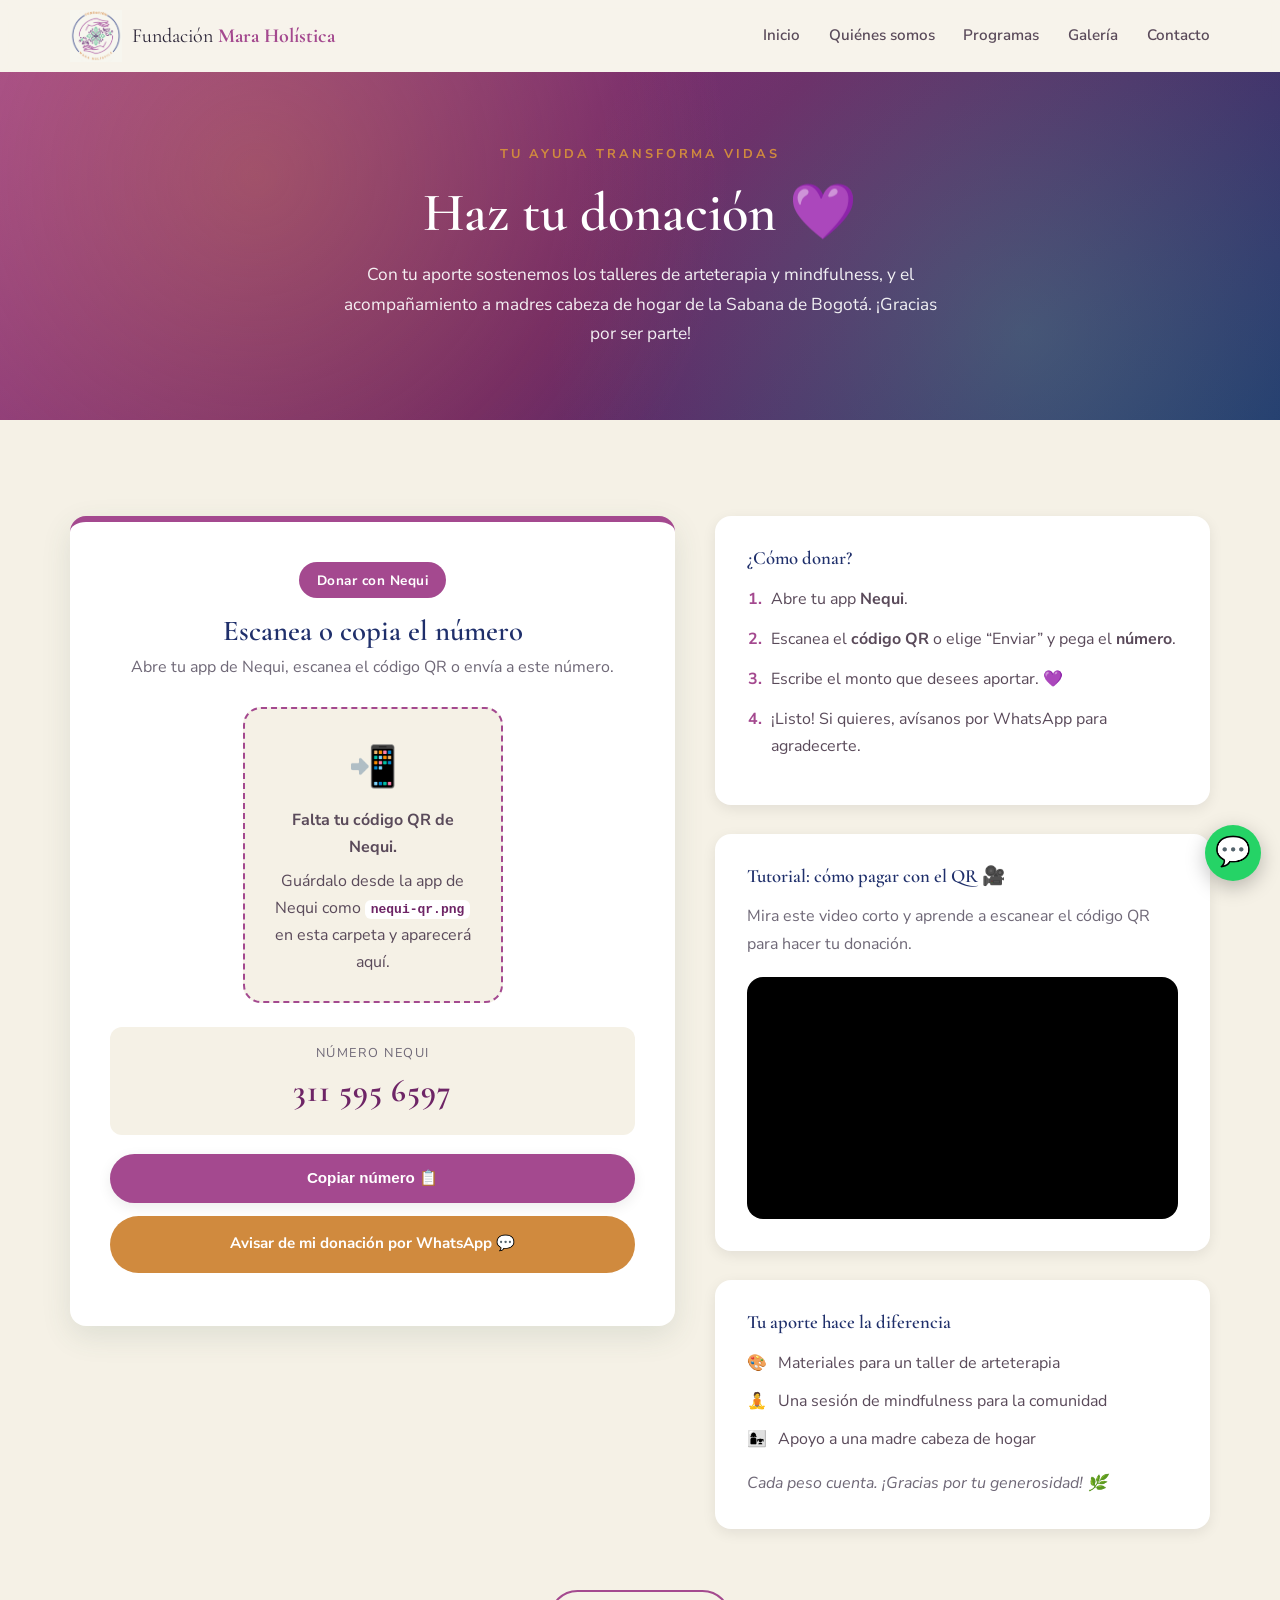
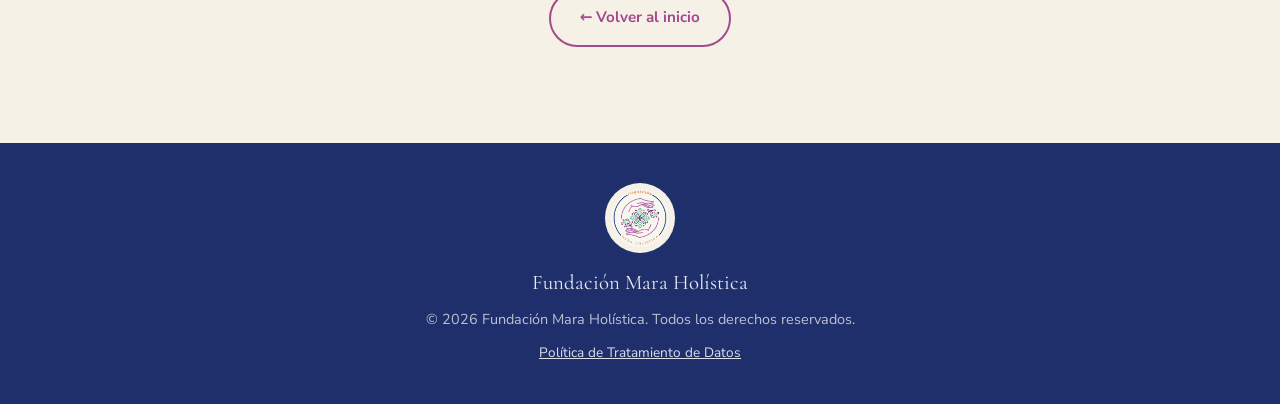
==== commit 6007da06: "Añadir política de datos, OG, WebP, SEO técnico, WhatsApp flotante y analítica - Página privacidad.h" ====
--- a/donaciones.html
+++ b/donaciones.html
@@ -7,6 +7,23 @@
   <meta name="description"
     content="Haz tu donación a la Fundación Mara Holística a través de Nequi. Tu aporte sostiene nuestros talleres y programas sociales." />
   <title>Donar — Fundación Mara Holística</title>
+  <link rel="canonical" href="https://fundacionmaraholistica.org/donaciones.html" />
+
+  <!-- Open Graph / redes sociales -->
+  <meta property="og:type" content="website" />
+  <meta property="og:site_name" content="Fundación Mara Holística" />
+  <meta property="og:locale" content="es_CO" />
+  <meta property="og:url" content="https://fundacionmaraholistica.org/donaciones.html" />
+  <meta property="og:title" content="Dona a la Fundación Mara Holística" />
+  <meta property="og:description"
+    content="Tu aporte por Nequi sostiene los talleres de arteterapia y mindfulness y el acompañamiento a madres cabeza de hogar de la Sabana de Bogotá." />
+  <meta property="og:image" content="https://fundacionmaraholistica.org/logo.png" />
+  <meta name="twitter:card" content="summary" />
+  <meta name="twitter:title" content="Dona a la Fundación Mara Holística" />
+  <meta name="twitter:description"
+    content="Tu aporte sostiene nuestros talleres y el acompañamiento a madres cabeza de hogar en Funza." />
+  <meta name="twitter:image" content="https://fundacionmaraholistica.org/logo.png" />
+
   <link rel="preconnect" href="https://fonts.googleapis.com" />
   <link rel="preconnect" href="https://fonts.gstatic.com" crossorigin />
   <link
--- a/styles.css
+++ b/styles.css
@@ -150,16 +150,81 @@
 .card p { color: var(--gris); }
 
 /* ===== Galería ===== */
-.gallery { display: grid; grid-template-columns: repeat(auto-fit, minmax(220px, 1fr)); gap: 1rem; margin-bottom: 4rem; }
+.gallery-group { margin-bottom: 2.5rem; }
+.gallery-subtitle {
+  font-family: var(--serif); font-size: 1.6rem; color: var(--morado-osc);
+  margin-bottom: 1.2rem;
+}
+.gallery { display: grid; grid-template-columns: repeat(auto-fit, minmax(220px, 1fr)); gap: 1rem; }
 .gallery-item {
   aspect-ratio: 4 / 3;
   background: linear-gradient(135deg, #dfe9e0, #cdddd0);
   border-radius: var(--radio);
+  overflow: hidden;
   display: flex; align-items: center; justify-content: center;
   color: var(--verde-osc); font-weight: 600; font-size: 1.05rem;
-  transition: transform var(--transicion);
-}
-.gallery-item:hover { transform: scale(1.03); }
+  transition: transform var(--transicion), box-shadow var(--transicion);
+}
+.gallery-item img { width: 100%; height: 100%; object-fit: cover; display: block; }
+.gallery-item:hover { transform: scale(1.03); box-shadow: var(--sombra); }
+.gallery-cta { text-align: center; margin-bottom: 4rem; }
+
+/* ===== Lightbox (foto ampliada) ===== */
+.lightbox {
+  position: fixed; inset: 0; z-index: 2000;
+  background: rgba(20, 12, 24, 0.92);
+  display: none; align-items: center; justify-content: center;
+  padding: 2rem;
+  animation: lb-fade 0.2s ease;
+}
+.lightbox.open { display: flex; }
+.lightbox-img {
+  max-width: 92vw; max-height: 88vh;
+  border-radius: var(--radio);
+  box-shadow: 0 20px 60px rgba(0, 0, 0, 0.5);
+}
+.lightbox-close {
+  position: absolute; top: 1rem; right: 1.5rem;
+  width: 3rem; height: 3rem;
+  background: rgba(255, 255, 255, 0.12);
+  border: none; border-radius: 50%;
+  color: #fff; font-size: 2rem; line-height: 1;
+  cursor: pointer; transition: background var(--transicion);
+}
+.lightbox-close:hover { background: rgba(255, 255, 255, 0.28); }
+@keyframes lb-fade { from { opacity: 0; } to { opacity: 1; } }
+
+/* ===== Casilla de consentimiento del formulario ===== */
+.field-consent {
+  display: flex; align-items: flex-start; gap: 0.6rem;
+  margin: 0.2rem 0 1.2rem; font-size: 0.9rem; color: var(--gris);
+  cursor: pointer; line-height: 1.5;
+}
+.field-consent input { margin-top: 0.2rem; width: 1.1rem; height: 1.1rem; flex-shrink: 0; accent-color: var(--morado); }
+.field-consent a { color: var(--morado); font-weight: 600; }
+
+/* ===== Páginas legales ===== */
+.legal { max-width: 820px; margin: 0 auto; }
+.legal h3 { font-family: var(--serif); color: var(--morado-osc); font-size: 1.5rem; margin: 2rem 0 0.7rem; }
+.legal p, .legal li { color: var(--tierra); margin-bottom: 0.8rem; }
+.legal ul { padding-left: 1.4rem; margin-bottom: 0.8rem; }
+.legal a { color: var(--morado); font-weight: 600; }
+.legal .legal-updated { color: var(--gris); font-size: 0.9rem; font-style: italic; }
+
+/* ===== Botón flotante de WhatsApp ===== */
+.wa-float {
+  position: fixed; right: 1.2rem; bottom: 1.2rem; z-index: 1500;
+  width: 3.5rem; height: 3.5rem; border-radius: 50%;
+  background: #25d366; color: #fff;
+  display: flex; align-items: center; justify-content: center;
+  font-size: 1.8rem; text-decoration: none;
+  box-shadow: 0 6px 20px rgba(0, 0, 0, 0.25);
+  transition: transform var(--transicion), box-shadow var(--transicion);
+}
+.wa-float:hover { transform: scale(1.08); box-shadow: 0 8px 26px rgba(0, 0, 0, 0.35); }
+@media (max-width: 600px) { .wa-float { width: 3.2rem; height: 3.2rem; font-size: 1.6rem; } }
+.footer-legal { margin-top: 0.6rem; font-size: 0.85rem; }
+.footer-legal a { color: rgba(255, 255, 255, 0.85); text-decoration: underline; }
 
 /* ===== Testimonios ===== */
 .testimonials { display: grid; grid-template-columns: repeat(auto-fit, minmax(300px, 1fr)); gap: 1.8rem; }
